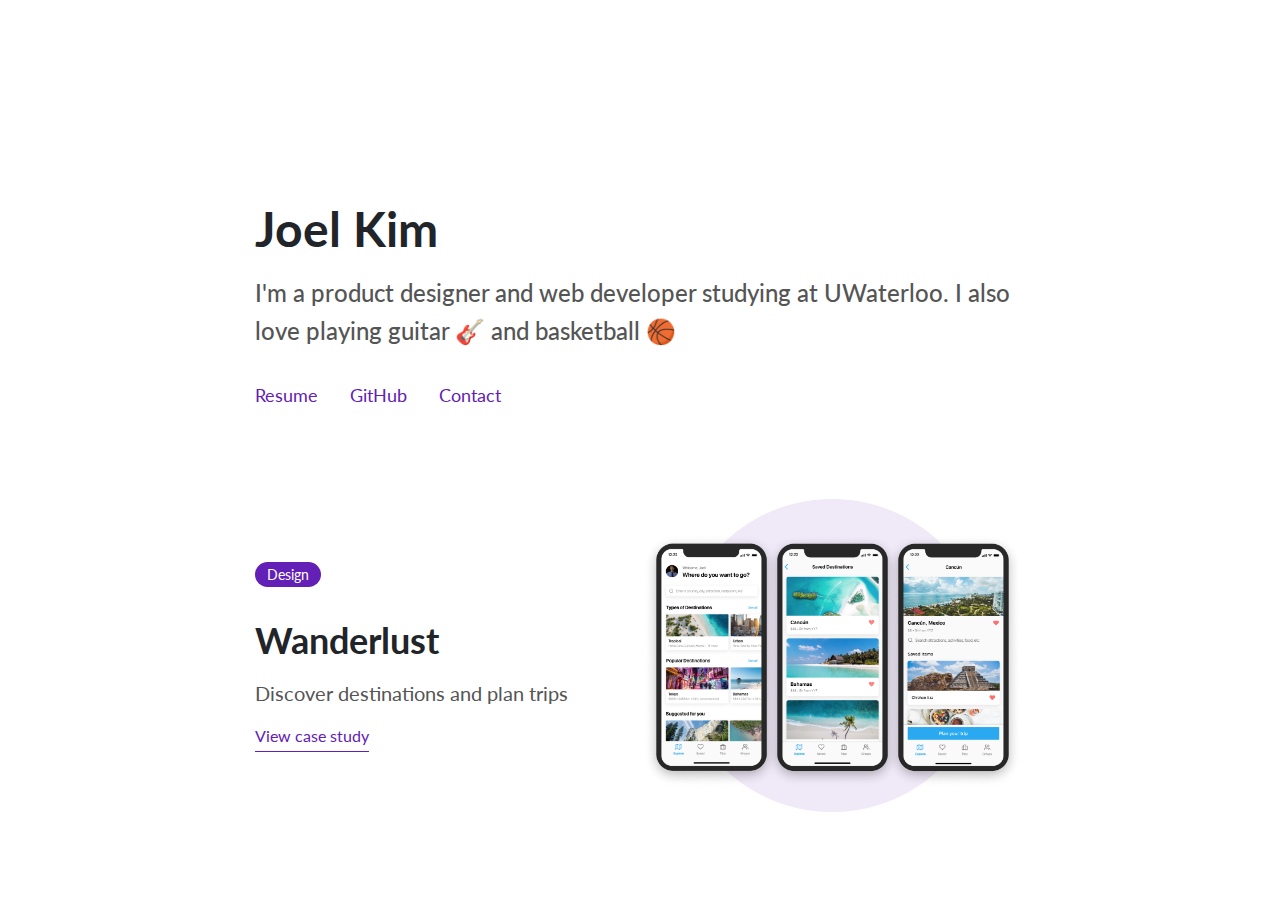
==== index.html @ 48cad8b8 "Redesign" ====
<!DOCTYPE html>
  <html lang="en">
    <head>
      <meta charset="utf-8"><meta http-equiv="X-UA-Compatible" content="IE=edge">
      <meta name="viewport" content="width=device-width, initial-scale=1">
      <title>Joel Kim | Product Designer</title>
      <link rel="stylesheet" href="https://stackpath.bootstrapcdn.com/bootstrap/4.3.1/css/bootstrap.min.css" integrity="sha384-ggOyR0iXCbMQv3Xipma34MD+dH/1fQ784/j6cY/iJTQUOhcWr7x9JvoRxT2MZw1T" crossorigin="anonymous">
      <link href="style/main.css" rel="stylesheet">
      <link href="https://fonts.googleapis.com/css?family=Lato:400,700&display=swap" rel="stylesheet">
    </head>
    <body>
      <div class="container">
        <div class="intro">
          <h1 class="intro__title">Joel Kim</h1>
          <h2 class="intro__subtitle font-light">I'm a product designer and web developer studying at UWaterloo. I also love playing guitar &#x1F3B8; and basketball &#127936;</h2>
        </div>
        <div class="nav">
			<a href="" class="nav__item">Resume</a>
			<a href="" class="nav__item">GitHub</a>
			<a href="" class="nav__item">Contact</a>
 		</div>
        <div class="project">
        	<div class="project__text-container">
        		<div class="project__text">
        			<p class="project__tag-text font-light">Design</p>
	        		<h1 class="project__name">Wanderlust</h1>
	        		<p class="project__desc">Discover destinations and plan trips</p>
	        		<a href="" class="project__link">View case study</a>
        		</div>
        	</div>
        	<div class="project__image-container">
        		<img class="project__image" src= "images/wanderLust.png" alt="screenshot of the Wanderlust IOS app">
        	</div>
        </div>
      </div>
    </body>
  </html>
---- style/main.css ----
a, 
a:link, 
a:visited, 
a:active,
a:hover {
	text-decoration: none;
	color: #6220B6;
	font-family: 'Lato', sans-serif;
}

h1 {
	font-family: 'Lato', sans-serif;
	font-weight: 700;
}

.container {
	max-width: 800px;
}

p,
.font-light {
	font-weight: 400px;
	font-family: 'Lato', sans-serif;
}

.nav {
	margin-top: 32px;
	margin-bottom: 90px;
	display: flex;
	width: 360px;
}

.nav__item {
	font-size: 18px;
	margin-right: 32px;
}

.intro {
	margin-top: 200px;
}

.intro__title {
	font-size: 48px;
}

.intro__subtitle {
	font-size: 24px;
	color: #555;
	margin-top: 16px;
	line-height: 1.6;
}

.project {
	margin-top: 64px;
	margin-bottom: 64px;
	display: flex;
}

.project__image-container {
	flex: 1;
}

.project__text-container {
	flex: 1;
	display: flex;
	flex-direction: column;
	justify-content: center;
}

.project__image {
	max-width: 100%;
}

.project__name {
	font-size: 36px;
	margin-top: 16px;
}

.project__tag-text {
	font-size: 14px;
	color: #FFF;
	background-color: #6220B6;
	display: inline-block;
	padding: 2px 12px;
	border-radius: 20px;
}

.project__desc {
	font-size: 20px;
	color: #555;
	margin-top: 16px;
}

.project__link {
	padding-top: 6px;
	padding-bottom: 6px;
	border-bottom: 1px solid #6220B6;
}
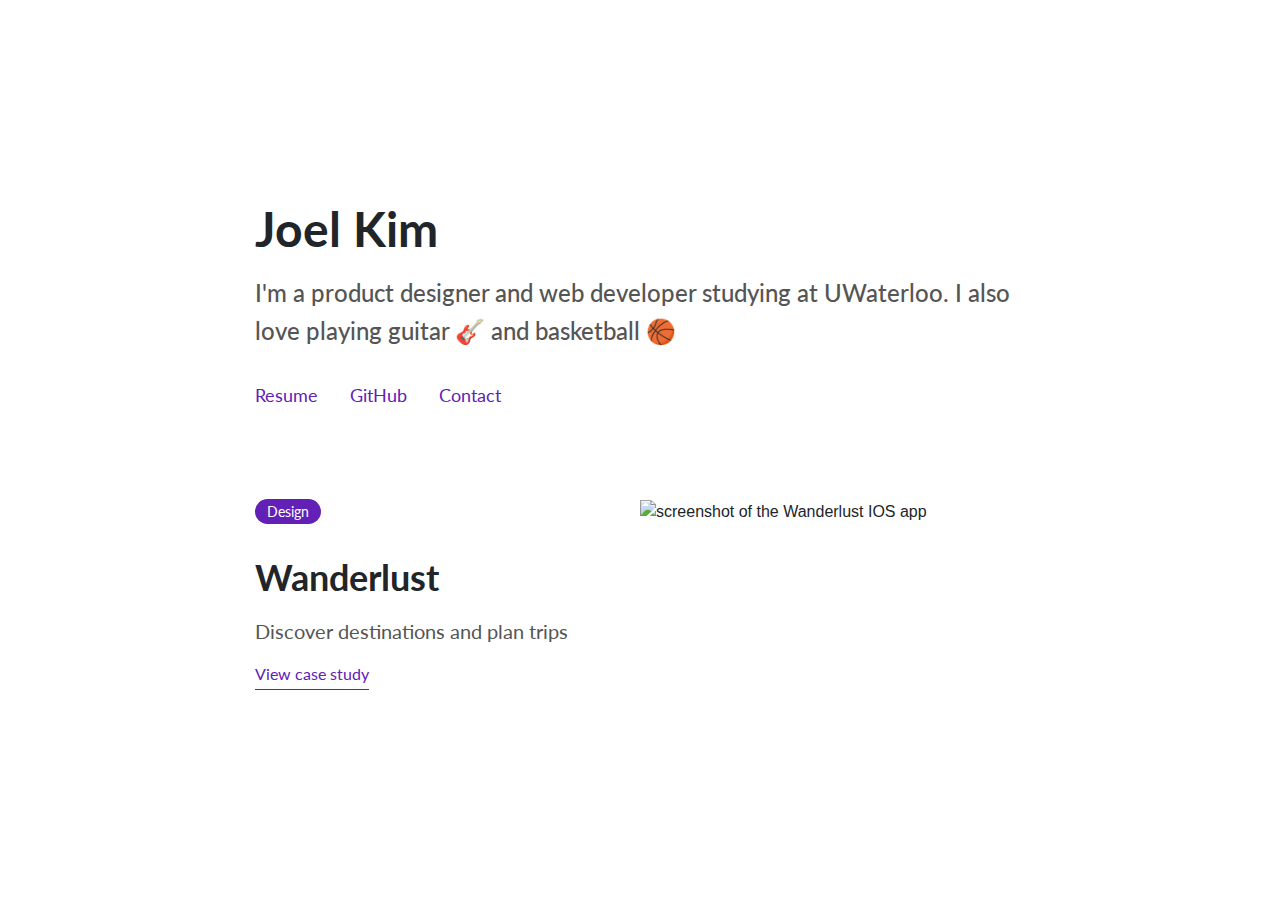
==== commit 9aacb185: "case study page" ====
--- a/index.html
+++ b/index.html
@@ -25,11 +25,11 @@
         			<p class="project__tag-text font-light">Design</p>
 	        		<h1 class="project__name">Wanderlust</h1>
 	        		<p class="project__desc">Discover destinations and plan trips</p>
-	        		<a href="" class="project__link">View case study</a>
+	        		<a href="wanderlust.html" class="project__link">View case study</a>
         		</div>
         	</div>
         	<div class="project__image-container">
-        		<img class="project__image" src= "images/wanderLust.png" alt="screenshot of the Wanderlust IOS app">
+        		<img class="project__image" src= "images/wanderlust.png" alt="screenshot of the Wanderlust IOS app">
         	</div>
         </div>
       </div>
--- a/style/main.css
+++ b/style/main.css
@@ -13,6 +13,10 @@
 	font-weight: 700;
 }
 
+h4 {
+	margin-top: 20px;
+}
+
 .container {
 	max-width: 800px;
 }
@@ -21,6 +25,30 @@
 .font-light {
 	font-weight: 400px;
 	font-family: 'Lato', sans-serif;
+}
+
+.spacing-top--sm {
+	margin-top: 32px;
+}
+
+.spacing-top--md {
+	margin-top: 64px;
+}
+
+.spacing-top--lg {
+	margin-top: 128px;
+}
+
+.spacing-bottom--sm {
+	margin-bottom: 32px;
+}
+
+.spacing-bottom--md {
+	margin-bottom: 64px;
+}
+
+.spacing-bottom--lg {
+	margin-bottom: 128px;
 }
 
 .nav {
@@ -97,3 +125,11 @@
 	border-bottom: 1px solid #6220B6;
 }
 
+.userFlow {
+	max-width: 100%;
+}
+
+.design__options-subtitle {
+	padding-top: 40px;
+	padding-bottom: 40px;
+}
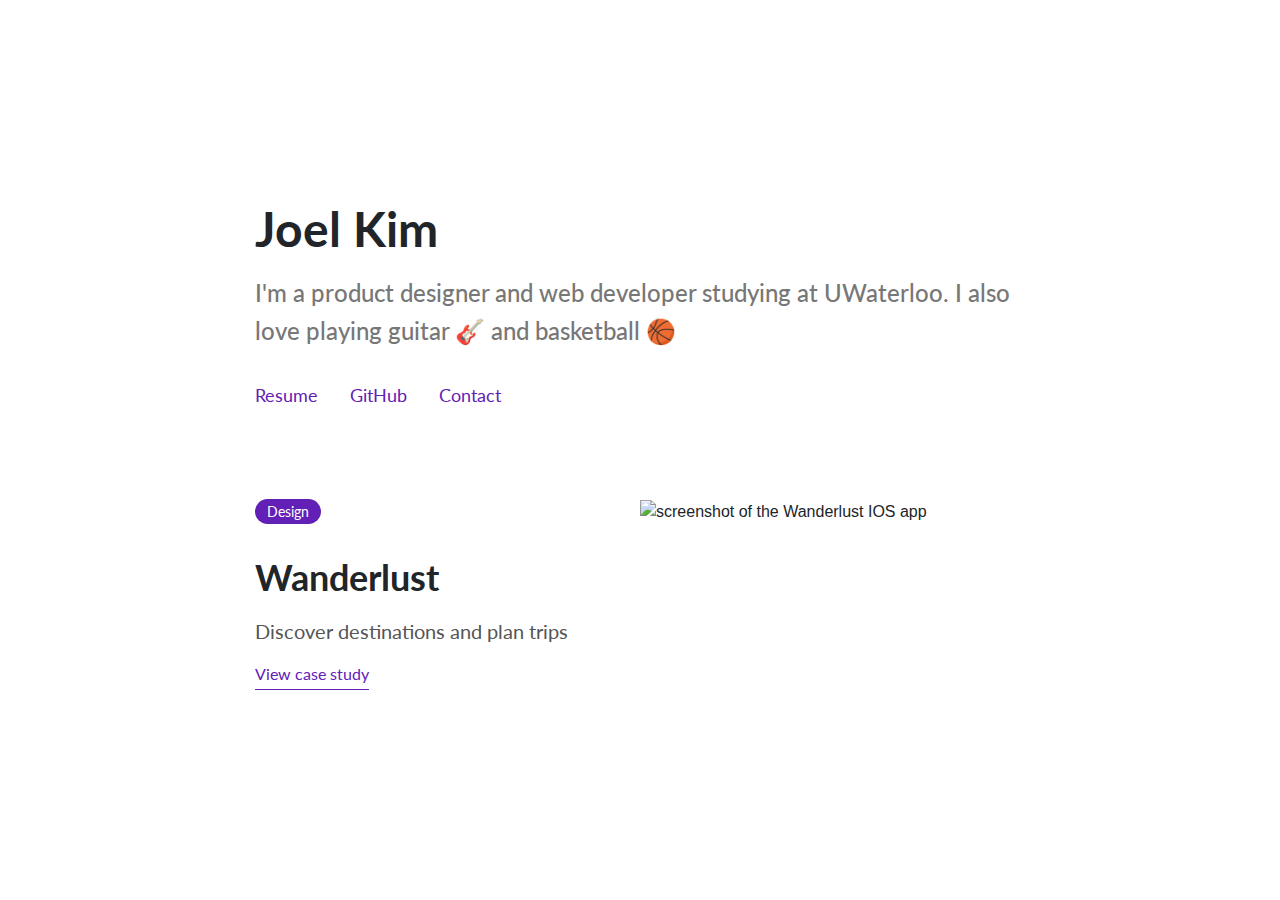
==== commit c719b5ab: "image fix 2" ====
--- a/index.html
+++ b/index.html
@@ -29,7 +29,7 @@
         		</div>
         	</div>
         	<div class="project__image-container">
-        		<img class="project__image" src= "images/wanderlust.png" alt="screenshot of the Wanderlust IOS app">
+        		<img src="images/wanderlust.png" alt="screenshot of the Wanderlust IOS app" class="project__image">
         	</div>
         </div>
       </div>
--- a/style/main.css
+++ b/style/main.css
@@ -51,6 +51,7 @@
 	margin-bottom: 128px;
 }
 
+
 .nav {
 	margin-top: 32px;
 	margin-bottom: 90px;
@@ -73,7 +74,7 @@
 
 .intro__subtitle {
 	font-size: 24px;
-	color: #555;
+	color: #777;
 	margin-top: 16px;
 	line-height: 1.6;
 }
@@ -133,3 +134,43 @@
 	padding-top: 40px;
 	padding-bottom: 40px;
 }
+
+@media(max-width: 575px) {
+	h1 {
+		font-size: 40px;
+	}
+
+	.intro__subtitle {
+		font-size: 18px;
+	}
+
+	.intro__detail {
+  		font-size: 15px;
+  		margin-bottom: 12px;
+	}
+
+	h3 {
+		font-size: 32px;
+	}
+
+	p,
+	li {
+		font-size: 16px;
+		line-height: 1.8;
+	}
+
+	.nav__item {
+		font-size: 16px;
+	}
+
+	.project {
+		margin-top: 64px;
+		margin-bottom: 64px;
+		display: flex;
+		flex-direction: column;
+	}
+
+	.project__desc {
+		font-size: 18px;
+	}
+}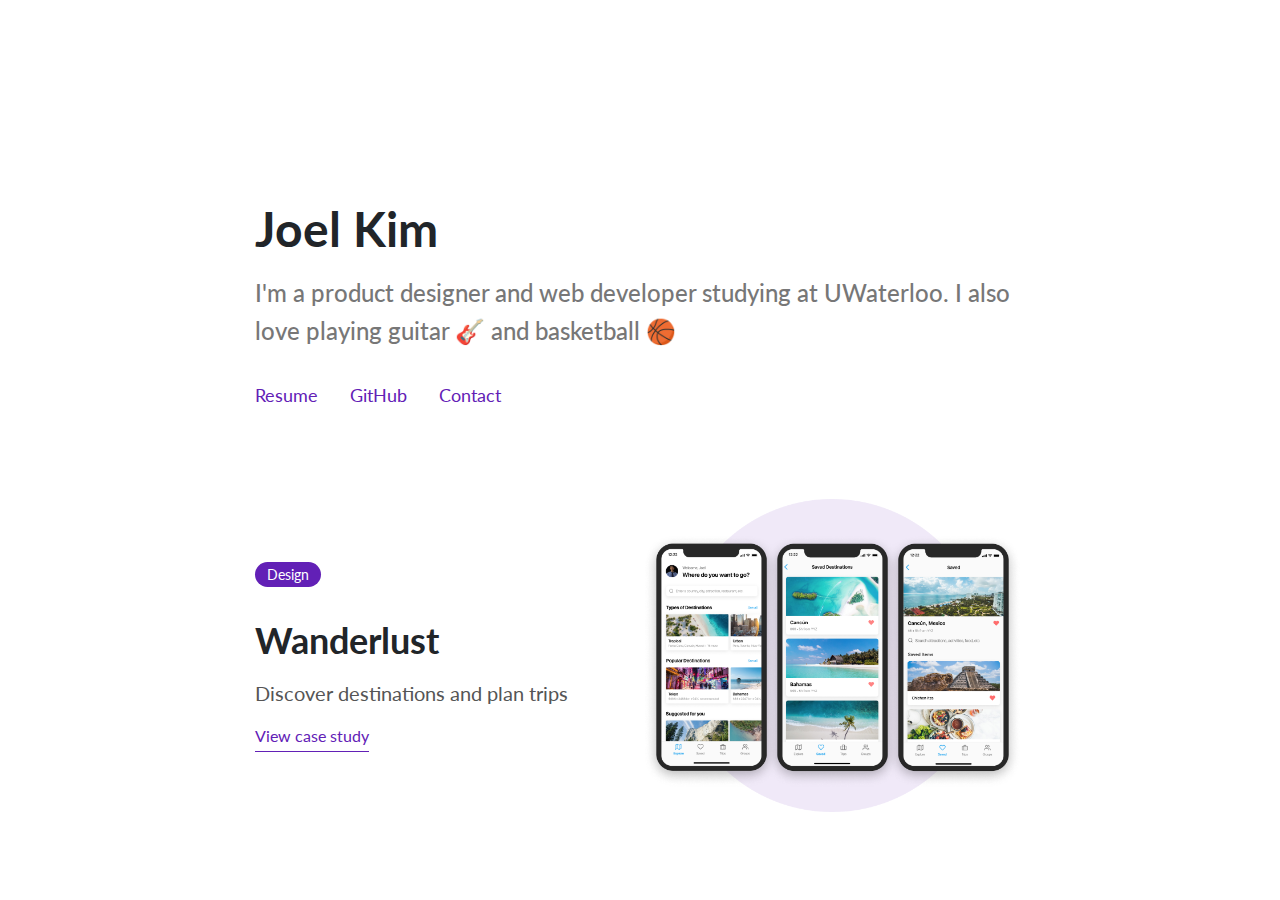
==== commit 476c07dc: "image fix 3" ====
--- a/index.html
+++ b/index.html
@@ -29,7 +29,7 @@
         		</div>
         	</div>
         	<div class="project__image-container">
-        		<img src="images/wanderlust.png" alt="screenshot of the Wanderlust IOS app" class="project__image">
+        		<img src="images/wanderlust-display.png" alt="screenshot of the Wanderlust IOS app" class="project__image">
         	</div>
         </div>
       </div>
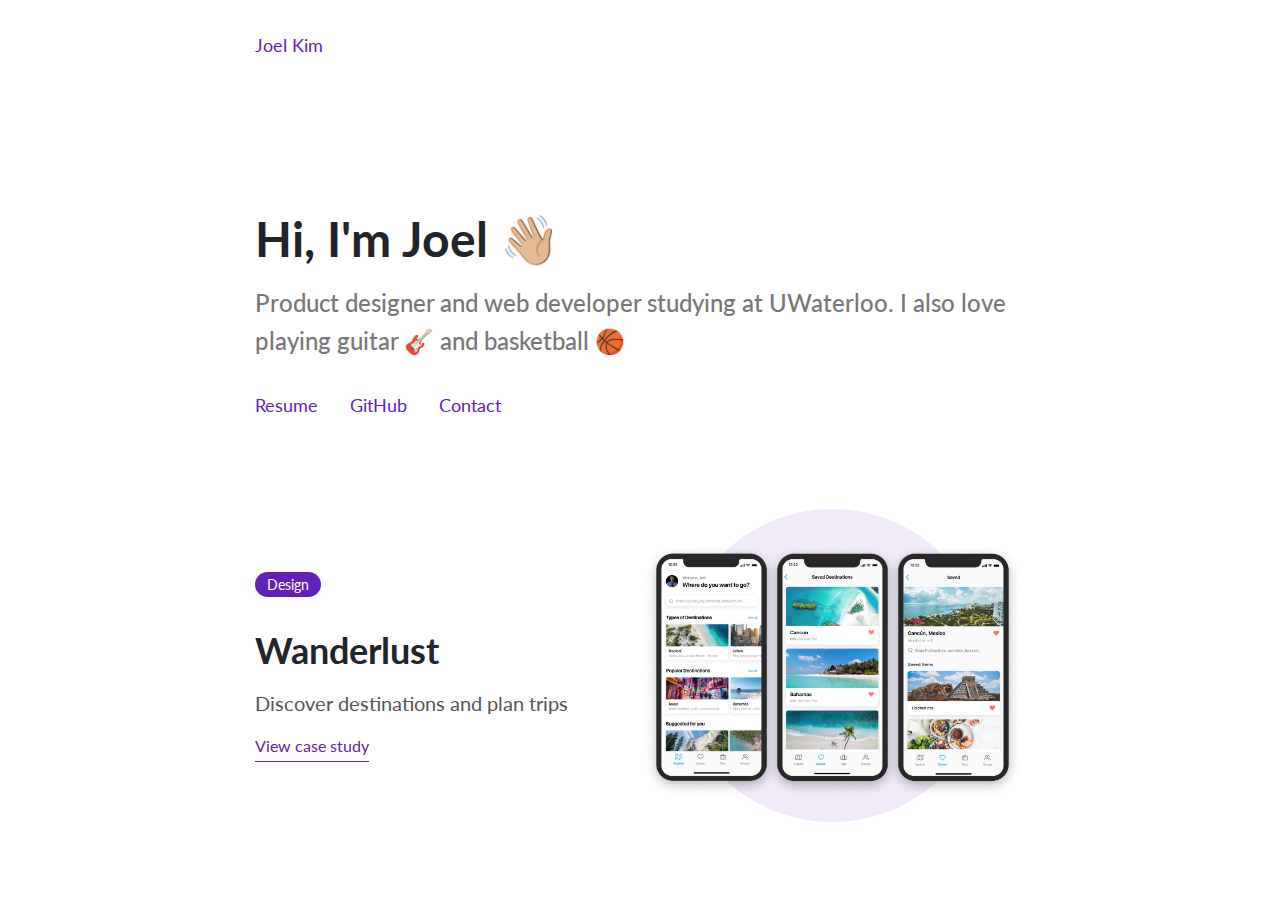
==== commit 498f4409: "minor fixes" ====
--- a/index.html
+++ b/index.html
@@ -10,14 +10,17 @@
     </head>
     <body>
       <div class="container">
+      	<div class="home-link">
+          <a href="index.html">Joel Kim</a>
+        </div>
         <div class="intro">
-          <h1 class="intro__title">Joel Kim</h1>
-          <h2 class="intro__subtitle font-light">I'm a product designer and web developer studying at UWaterloo. I also love playing guitar &#x1F3B8; and basketball &#127936;</h2>
+          <h1 class="intro__title">Hi, I'm Joel &#x1F44B;&#x1F3FC;</h1>
+          <h2 class="intro__subtitle font-light">Product designer and web developer studying at UWaterloo. I also love playing guitar &#x1F3B8; and basketball &#127936;</h2>
         </div>
         <div class="nav">
-			<a href="" class="nav__item">Resume</a>
-			<a href="" class="nav__item">GitHub</a>
-			<a href="" class="nav__item">Contact</a>
+			<a target="_blank" href="joelkim-resume.pdf" class="nav__item">Resume</a>
+			<a target="_blank" href="https://github.com/jooelkiim" class="nav__item">GitHub</a>
+			<a target="_blank" href="mailto:jooelkiim@gmail.com" class="nav__item">Contact</a>
  		</div>
         <div class="project">
         	<div class="project__text-container">
--- a/style/main.css
+++ b/style/main.css
@@ -52,6 +52,10 @@
 }
 
 
+.home-link {
+  font-size: 18px;
+  margin-top: 32px;
+}
 .nav {
 	margin-top: 32px;
 	margin-bottom: 90px;
@@ -65,7 +69,7 @@
 }
 
 .intro {
-	margin-top: 200px;
+	margin-top: 150px;
 }
 
 .intro__title {
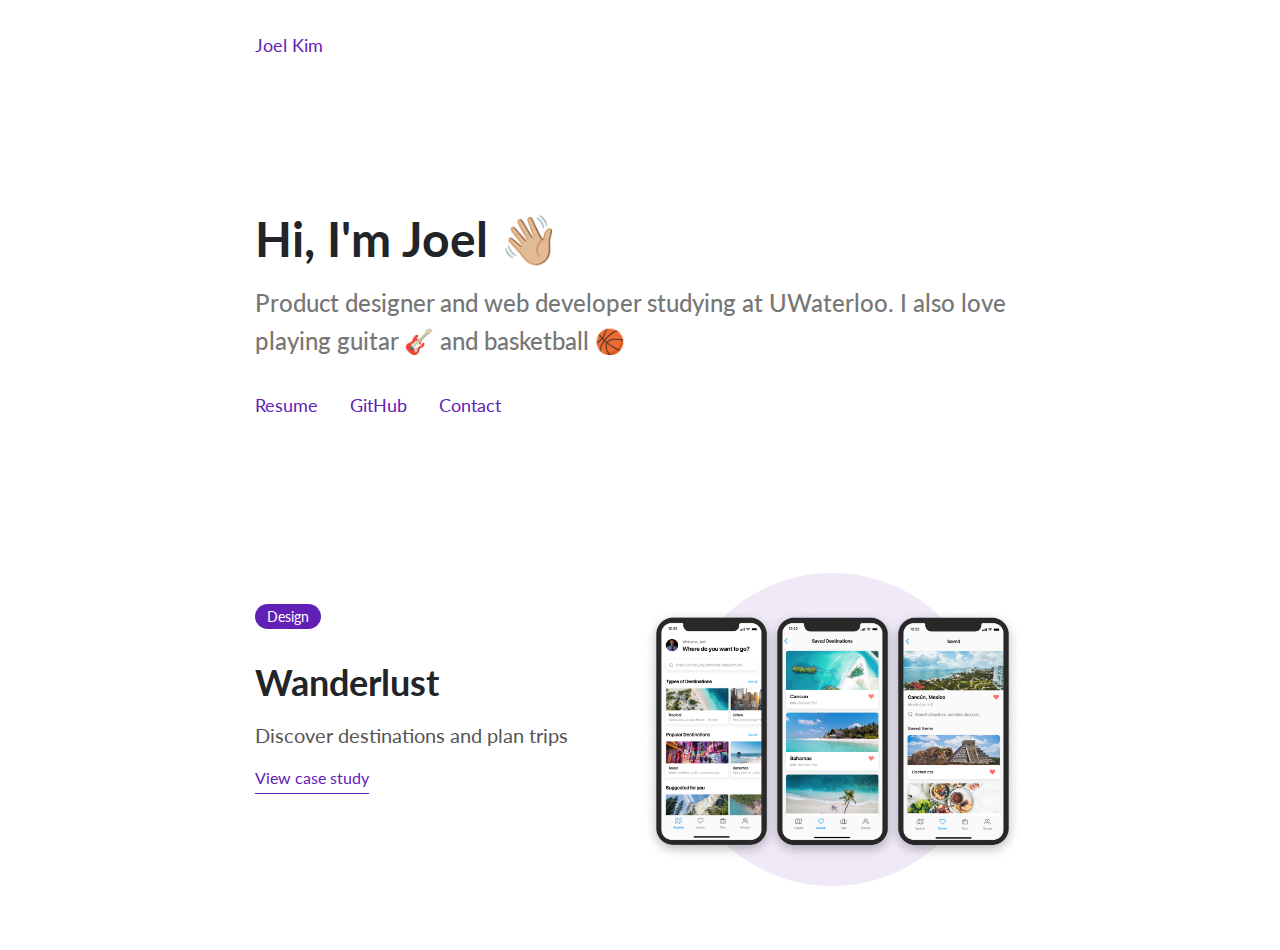
==== commit 00a0aef5: "more minor changes" ====
--- a/index.html
+++ b/index.html
@@ -32,7 +32,7 @@
         		</div>
         	</div>
         	<div class="project__image-container">
-        		<img src="images/wanderlust-display.png" alt="screenshot of the Wanderlust IOS app" class="project__image">
+        		<img src="images/wanderlust-display.png" alt="screenshot of the Wanderlust IOS app" class="project__image spacing-top--md">
         	</div>
         </div>
       </div>
--- a/style/main.css
+++ b/style/main.css
@@ -177,4 +177,8 @@
 	.project__desc {
 		font-size: 18px;
 	}
+
+	.project__image {
+		margin-top: 32px;
+	}
 }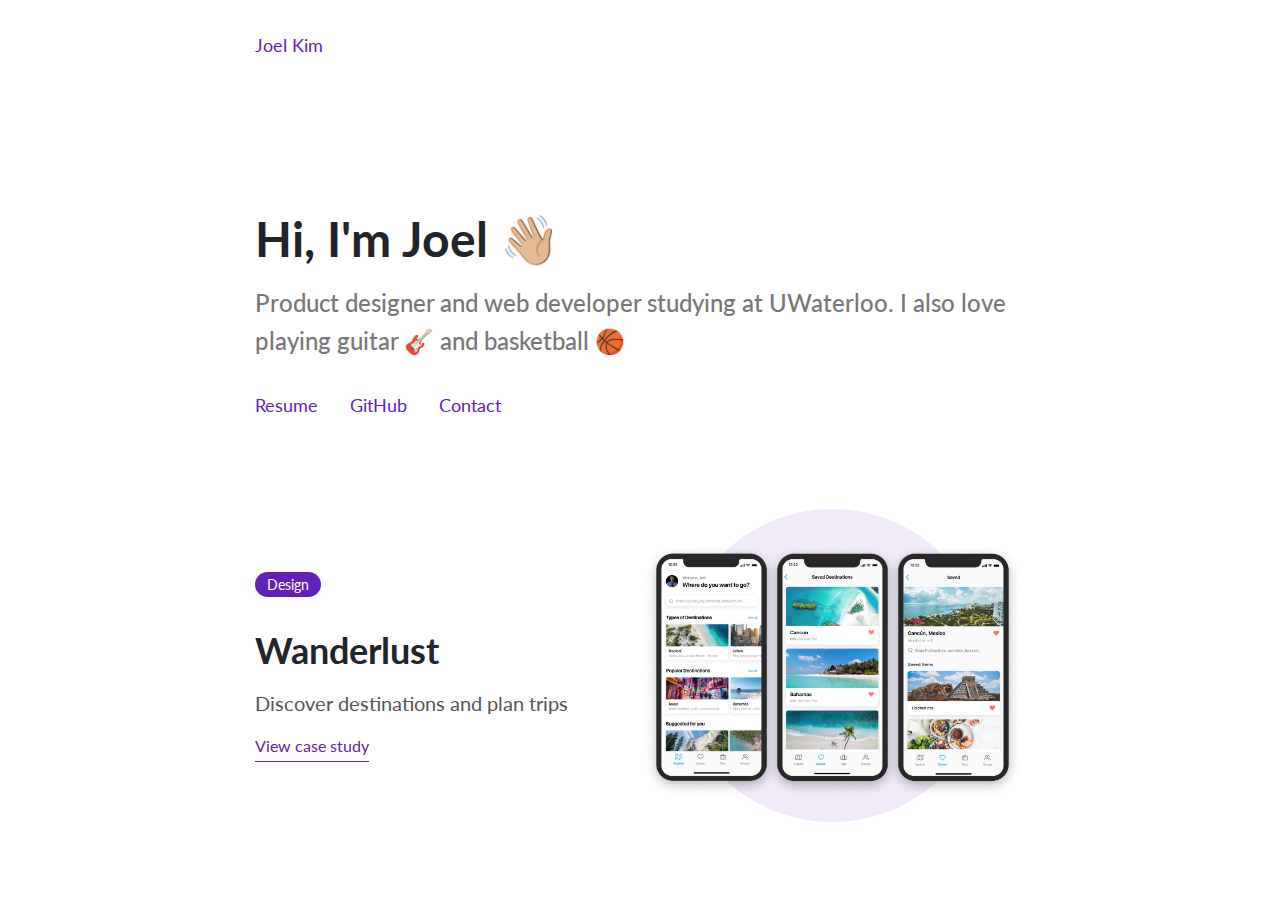
==== commit 078fc5b5: "figma prototype" ====
--- a/index.html
+++ b/index.html
@@ -32,7 +32,7 @@
         		</div>
         	</div>
         	<div class="project__image-container">
-        		<img src="images/wanderlust-display.png" alt="screenshot of the Wanderlust IOS app" class="project__image spacing-top--md">
+        		<img src="images/wanderlust-display.png" alt="screenshot of the Wanderlust IOS app" class="project__image">
         	</div>
         </div>
       </div>
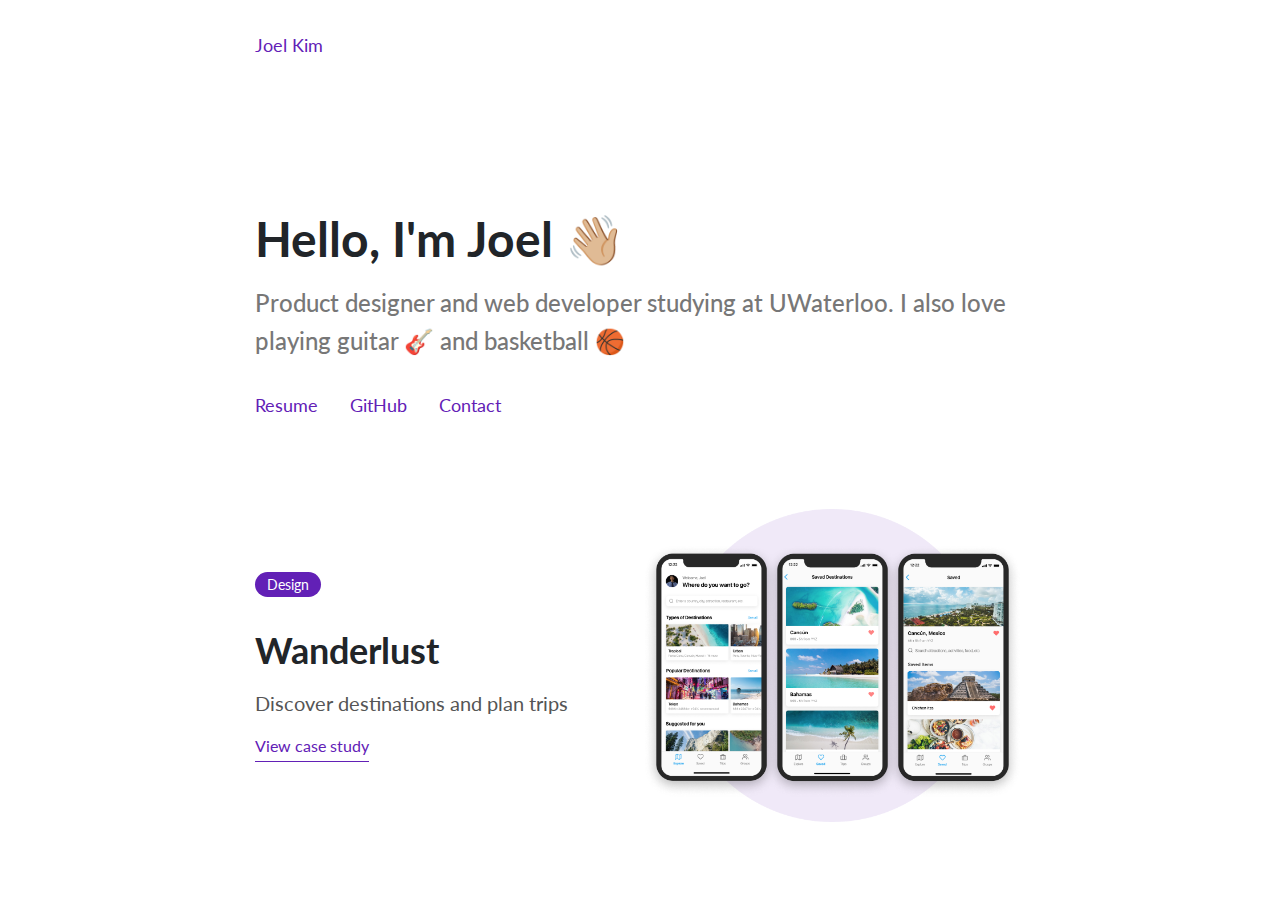
==== commit b11569d3: "Update index.html" ====
--- a/index.html
+++ b/index.html
@@ -14,7 +14,7 @@
           <a href="index.html">Joel Kim</a>
         </div>
         <div class="intro">
-          <h1 class="intro__title">Hi, I'm Joel &#x1F44B;&#x1F3FC;</h1>
+          <h1 class="intro__title">Hello, I'm Joel &#x1F44B;&#x1F3FC;</h1>
           <h2 class="intro__subtitle font-light">Product designer and web developer studying at UWaterloo. I also love playing guitar &#x1F3B8; and basketball &#127936;</h2>
         </div>
         <div class="nav">
